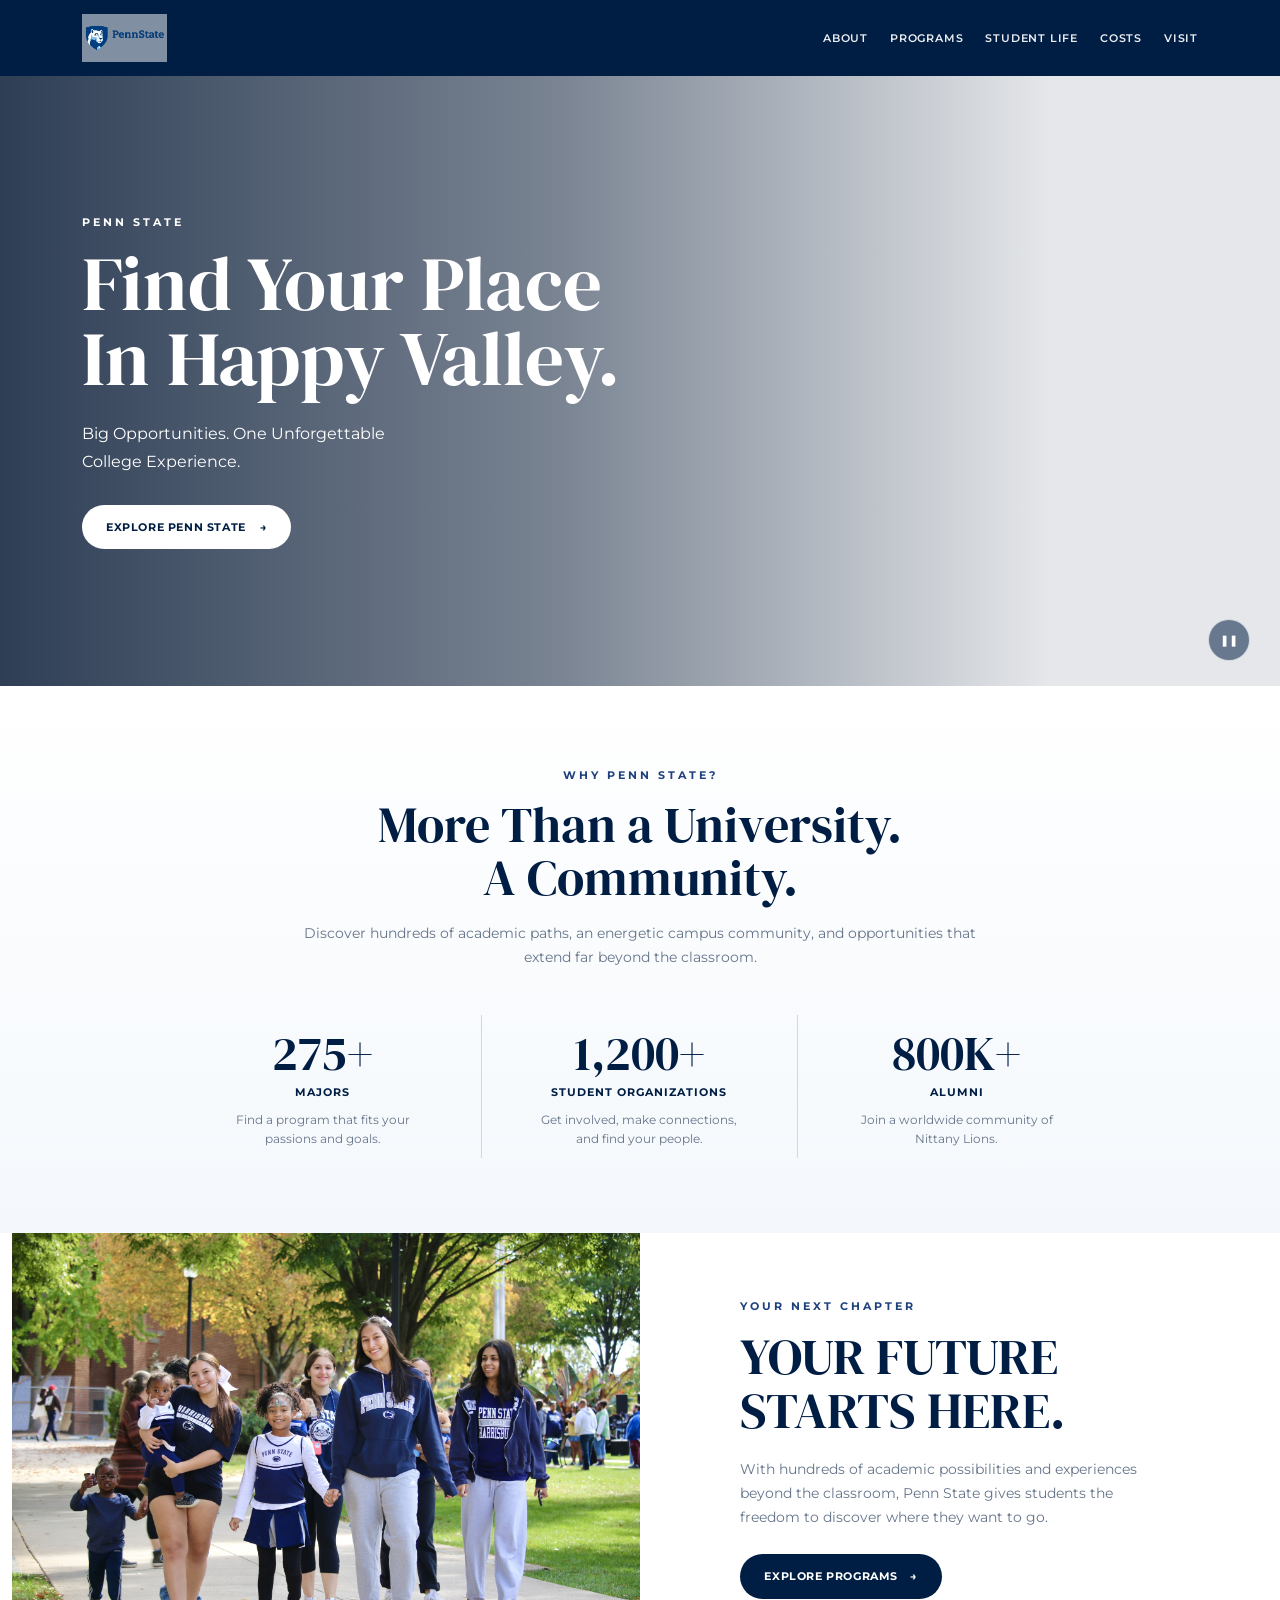
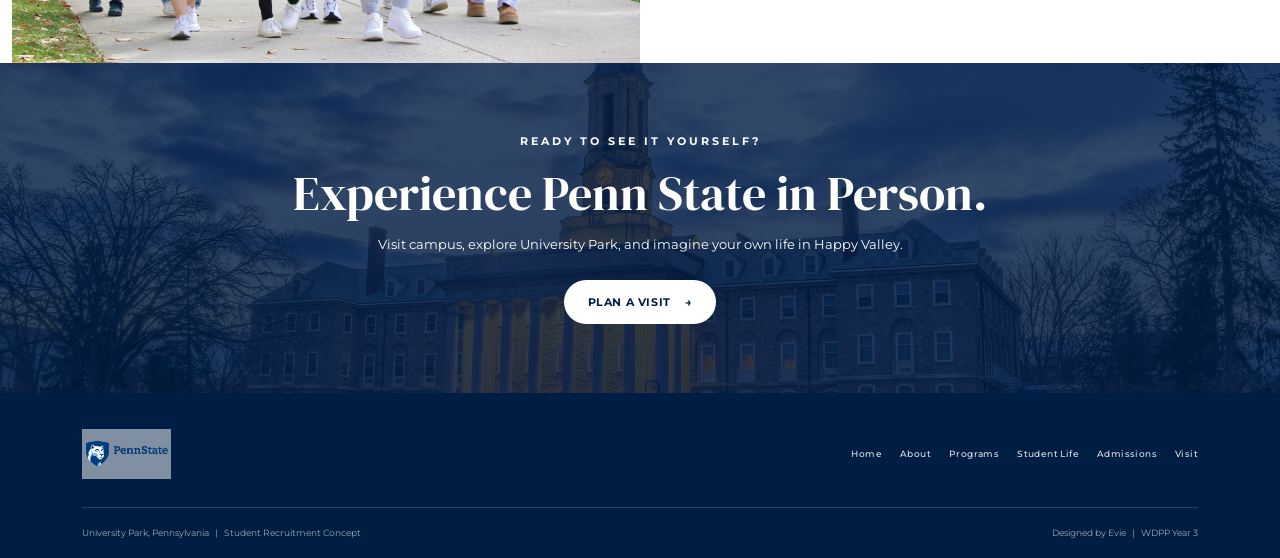
==== index.html @ 6d3cfe66 "Add visit.html page for Penn State recruitment with navigation, visit options, and information reque" ====
<!DOCTYPE html>

<html lang="en">

<head>

    <meta charset="UTF-8">

    <meta
        name="viewport"
        content="width=device-width, initial-scale=1.0"
    >

    <title>Penn State | Find Your Place</title>


    <!-- GOOGLE FONTS -->

    <link
        rel="preconnect"
        href="https://fonts.googleapis.com"
    >

    <link
        rel="preconnect"
        href="https://fonts.gstatic.com"
        crossorigin
    >

    <link
        href="https://fonts.googleapis.com/css2?family=DM+Serif+Display&family=Montserrat:wght@400;500;600;700&display=swap"
        rel="stylesheet"
    >


    <!-- BOOTSTRAP -->

    <link
        href="https://cdn.jsdelivr.net/npm/bootstrap@5.3.8/dist/css/bootstrap.min.css"
        rel="stylesheet"
    >


    <!-- CUSTOM CSS -->

    <link
        rel="stylesheet"
        href="style.css"
    >

</head>


<body>


    <!-- =====================================
         NAVIGATION
    ====================================== -->

    <nav class="navbar navbar-expand-lg penn-navbar">

        <div class="container">


            <!-- PENN STATE LOGO -->

            <a
                class="navbar-brand penn-brand"
                href="index.html"
            >

                <img
                    src="penn-state-logo.png"
                    alt="Penn State"
                    class="penn-logo"
                >

            </a>


            <!-- MOBILE MENU BUTTON -->

            <button
                class="navbar-toggler"
                type="button"
                data-bs-toggle="collapse"
                data-bs-target="#mainNav"
                aria-controls="mainNav"
                aria-expanded="false"
                aria-label="Toggle navigation"
            >

                <span class="navbar-toggler-icon"></span>

            </button>


            <!-- NAVIGATION LINKS -->

            <div
                class="collapse navbar-collapse"
                id="mainNav"
            >

                <ul class="navbar-nav ms-auto align-items-lg-center">


                    <li class="nav-item">

                        <a
                            class="nav-link"
                            href="about.html"
                        >
                            ABOUT
                        </a>

                    </li>


                    <li class="nav-item">

                        <a
                            class="nav-link"
                            href="programs.html"
                        >
                            PROGRAMS
                        </a>

                    </li>


                    <li class="nav-item">

                        <a
                            class="nav-link"
                            href="student-life.html"
                        >
                            STUDENT LIFE
                        </a>

                    </li>


                    <li class="nav-item">

                        <a
                            class="nav-link"
                            href="admissions.html"
                        >
                            COSTS
                        </a>

                    </li>


                    <li class="nav-item">

                        <a
                            class="nav-link"
                            href="visit.html"
                        >
                            VISIT
                        </a>

                    </li>


                </ul>

            </div>

        </div>

    </nav>



    <!-- =====================================
         HERO
    ====================================== -->

    <header class="hero">


        <!-- BACKGROUND VIDEO -->

        <video
            class="hero-video"
            autoplay
            muted
            loop
            playsinline
        >

            <source
                src="penn-state-hero.mp4"
                type="video/mp4"
            >

            Your browser does not support background video.

        </video>


        <!-- DARK OVERLAY -->

        <div class="hero-overlay"></div>


        <!-- HERO CONTENT -->

        <div class="container hero-content">

            <div class="row">

                <div class="col-lg-7 col-md-9">


                    <p class="eyebrow hero-eyebrow">
                        PENN STATE
                    </p>


                    <h1>

                        Find Your Place
                        <br>
                        In Happy Valley.

                    </h1>


                    <p class="hero-description">

                        Big Opportunities.
                        One Unforgettable
                        <br class="d-none d-md-block">
                        College Experience.

                    </p>


                    <a
                        href="#why"
                        class="main-button"
                    >

                        EXPLORE PENN STATE

                        <span>
                            →
                        </span>

                    </a>


                </div>

            </div>

        </div>


        <!-- VIDEO PLAY / PAUSE -->

        <button
            id="videoButton"
            class="video-button"
            type="button"
            aria-label="Pause background video"
        >

            ❚❚

        </button>


    </header>



    <!-- =====================================
         WHY PENN STATE
    ====================================== -->

    <section
        id="why"
        class="why-section"
    >

        <div class="container">


            <p class="eyebrow text-center">
                WHY PENN STATE?
            </p>


            <h2 class="section-heading text-center">

                More Than a University.
                <br>
                A Community.

            </h2>


            <p class="section-intro text-center">

                Discover hundreds of academic paths,
                an energetic campus community, and
                opportunities that extend far beyond
                the classroom.

            </p>


            <!-- STATS -->

            <div class="row stats-row">


                <!-- MAJORS -->

                <div class="col-md-4 stat-column">

                    <h3>
                        275+
                    </h3>

                    <h4>
                        MAJORS
                    </h4>

                    <p>

                        Find a program that fits
                        your passions and goals.

                    </p>

                </div>


                <!-- STUDENT ORGANIZATIONS -->

                <div class="col-md-4 stat-column">

                    <h3>
                        1,200+
                    </h3>

                    <h4>
                        STUDENT ORGANIZATIONS
                    </h4>

                    <p>

                        Get involved, make connections,
                        and find your people.

                    </p>

                </div>


                <!-- ALUMNI -->

                <div class="col-md-4 stat-column">

                    <h3>
                        800K+
                    </h3>

                    <h4>
                        ALUMNI
                    </h4>

                    <p>

                        Join a worldwide community
                        of Nittany Lions.

                    </p>

                </div>


            </div>

        </div>

    </section>



    <!-- =====================================
         YOUR FUTURE
    ====================================== -->

    <section class="future-section">

        <div class="container-fluid">

            <div class="row g-0 align-items-stretch">


                <!-- PENN STATE STUDENTS IMAGE -->

                <div class="col-lg-6 future-image">

                    <img
                        src="students-campus.png"
                        alt="Penn State students together on campus"
                    >

                </div>


                <!-- FUTURE TEXT -->

                <div class="col-lg-6 future-content">

                    <div>


                        <p class="eyebrow">
                            YOUR NEXT CHAPTER
                        </p>


                        <h2>

                            YOUR FUTURE
                            <br>
                            STARTS HERE.

                        </h2>


                        <p>

                            With hundreds of academic
                            possibilities and experiences
                            beyond the classroom, Penn State
                            gives students the freedom to
                            discover where they want to go.

                        </p>


                        <a
                            href="programs.html"
                            class="blue-button"
                        >

                            EXPLORE PROGRAMS

                            <span>
                                →
                            </span>

                        </a>


                    </div>

                </div>


            </div>

        </div>

    </section>



    <!-- =====================================
         VISIT PENN STATE
    ====================================== -->

    <section class="visit-section home-visit-section">


        <div class="visit-overlay"></div>


        <div class="container visit-content">


            <p class="eyebrow visit-eyebrow">
                READY TO SEE IT YOURSELF?
            </p>


            <h2>
                Experience Penn State in Person.
            </h2>


            <p>

                Visit campus, explore University Park,
                and imagine your own life in Happy Valley.

            </p>


            <a
                href="visit.html"
                class="main-button"
            >

                PLAN A VISIT

                <span>
                    →
                </span>

            </a>


        </div>

    </section>



    <!-- =====================================
         FOOTER
    ====================================== -->

    <footer class="site-footer">

        <div class="container">


            <div class="footer-main">


                <!-- PENN STATE LOGO -->

                <div class="footer-brand">

                    <img
                        src="penn-state-logo.png"
                        alt="Penn State"
                        class="footer-penn-logo"
                    >

                </div>


                <!-- FOOTER LINKS -->

                <div class="footer-links">

                    <a href="index.html">
                        Home
                    </a>

                    <a href="about.html">
                        About
                    </a>

                    <a href="programs.html">
                        Programs
                    </a>

                    <a href="student-life.html">
                        Student Life
                    </a>

                    <a href="admissions.html">
                        Admissions
                    </a>

                    <a href="visit.html">
                        Visit
                    </a>

                </div>


            </div>


            <div class="footer-bottom">


                <span>

                    University Park, Pennsylvania
                    &nbsp; | &nbsp;
                    Student Recruitment Concept

                </span>


                <span>

                    Designed by Evie
                    &nbsp; | &nbsp;
                    WDPP Year 3

                </span>


            </div>


        </div>

    </footer>



    <!-- =====================================
         BOOTSTRAP JAVASCRIPT
    ====================================== -->

    <script
        src="https://cdn.jsdelivr.net/npm/bootstrap@5.3.8/dist/js/bootstrap.bundle.min.js">
    </script>


    <!-- CUSTOM JAVASCRIPT -->

    <script src="script.js"></script>


</body>

</html>
---- style.css ----
/* ==========================================
   PENN STATE RECRUITMENT WEBSITE
   Designed by Evie
========================================== */


/* ==========================================
   COLORS + VARIABLES
========================================== */

:root {
    --navy: #001e44;
    --penn-blue: #1e407c;
    --bright-blue: #2b6cb0;
    --light-blue: #eaf3fa;
    --pale-blue: #f1f7fb;
    --white: #ffffff;
    --off-white: #f7f9fc;
    --text: #17253d;
    --muted: #66758a;
    --border: #d8e2ec;
    --shadow: 0 16px 45px rgba(0, 30, 68, 0.10);
    --soft-shadow: 0 8px 25px rgba(0, 30, 68, 0.08);
}


/* ==========================================
   BASIC RESET
========================================== */

* {
    box-sizing: border-box;
}

html {
    scroll-behavior: smooth;
}

body {
    margin: 0;
    font-family: "Montserrat", sans-serif;
    color: var(--text);
    background-color: var(--white);
    overflow-x: hidden;
}

body.popup-open {
    overflow: hidden;
}

img {
    max-width: 100%;
    display: block;
}

a {
    text-decoration: none;
}

button,
input,
select {
    font: inherit;
}

p {
    line-height: 1.75;
}

::selection {
    background: var(--penn-blue);
    color: white;
}


/* ==========================================
   SHARED TYPOGRAPHY
========================================== */

.display,
.section-title,
.section-heading {
    font-family: "DM Serif Display", serif;
    font-weight: 400;
}

.display {
    font-size: clamp(48px, 6vw, 76px);
    line-height: 0.98;
}

.section-title {
    color: var(--navy);
    font-size: clamp(36px, 4vw, 52px);
    line-height: 1.05;
    margin-bottom: 20px;
}

.section-heading {
    color: var(--navy);
    font-size: clamp(36px, 4vw, 50px);
    line-height: 1.05;
}

.eyebrow {
    font-size: 11px;
    font-weight: 700;
    letter-spacing: 3px;
    text-transform: uppercase;
    color: var(--penn-blue);
    margin-bottom: 14px;
}

.center {
    text-align: center;
}

.section {
    padding: 90px 0;
}

.section-light {
    background: var(--off-white);
}

.section-copy {
    color: var(--muted);
    font-size: 14px;
    line-height: 1.8;
    max-width: 660px;
}

.section-copy.center {
    margin: 0 auto;
}

.text-link {
    display: inline-block;
    color: var(--penn-blue);
    font-size: 11px;
    font-weight: 700;
    letter-spacing: 1px;
    margin-top: 12px;
    transition: 0.25s ease;
}

.text-link:hover {
    color: var(--navy);
    transform: translateX(4px);
}


/* ==========================================
   NAVBAR
========================================== */

.penn-navbar {
    background-color: var(--navy);
    min-height: 76px;
    padding: 8px 0;
    position: relative;
    z-index: 1000;
}

.penn-brand {
    display: flex;
    align-items: center;
    padding: 0;
    margin: 0;
}

.penn-logo {
    width: 150px;
    height: 48px;
    object-fit: contain;
    object-position: left center;
}

.penn-navbar .nav-link {
    position: relative;
    color: rgba(255, 255, 255, 0.92);
    font-size: 11px;
    font-weight: 600;
    letter-spacing: 0.8px;
    margin-left: 22px;
    padding: 12px 0 !important;
    transition:
        color 0.2s ease,
        opacity 0.2s ease;
}

.penn-navbar .nav-link:hover {
    color: white;
    opacity: 0.72;
}

.penn-navbar .nav-link.active {
    color: white;
}

.penn-navbar .nav-link.active::after {
    content: "";
    position: absolute;
    left: 0;
    right: 0;
    bottom: 5px;
    height: 2px;
    background: white;
}

.navbar-toggler {
    border: 1px solid rgba(255, 255, 255, 0.55);
    box-shadow: none !important;
}

.navbar-toggler-icon {
    filter: invert(1);
}


/* ==========================================
   BUTTONS
========================================== */

.btn,
.main-button,
.blue-button {
    border-radius: 30px;
    font-size: 11px;
    font-weight: 700;
    letter-spacing: 0.6px;
    padding: 14px 24px;
    transition:
        transform 0.25s ease,
        box-shadow 0.25s ease,
        background-color 0.25s ease,
        color 0.25s ease;
}

.btn:hover,
.main-button:hover,
.blue-button:hover {
    transform: translateY(-3px);
}

.btn-primary {
    background-color: var(--navy);
    border-color: var(--navy);
}

.btn-primary:hover,
.btn-primary:focus {
    background-color: var(--penn-blue);
    border-color: var(--penn-blue);
    box-shadow: 0 10px 25px rgba(0, 30, 68, 0.16);
}

.btn-light {
    background: white;
    border-color: white;
    color: var(--navy);
}

.btn-light:hover {
    color: var(--navy);
    background: var(--light-blue);
    border-color: var(--light-blue);
}

.btn-outline-light:hover {
    color: var(--navy);
}

.main-button {
    display: inline-flex;
    align-items: center;
    gap: 14px;
    background-color: white;
    color: var(--navy);
}

.main-button:hover {
    color: var(--navy);
    box-shadow: 0 10px 25px rgba(0, 0, 0, 0.18);
}

.blue-button {
    display: inline-flex;
    align-items: center;
    gap: 12px;
    background-color: var(--navy);
    color: white;
}

.blue-button:hover {
    color: white;
    background-color: var(--penn-blue);
}


/* ==========================================
   HOME HERO
========================================== */

.hero {
    min-height: 610px;
    position: relative;
    overflow: hidden;
    display: flex;
    align-items: center;
}

.hero-video {
    position: absolute;
    inset: 0;
    width: 100%;
    height: 100%;
    object-fit: cover;
    z-index: 0;
}

.hero-overlay {
    position: absolute;
    inset: 0;
    z-index: 1;
    background:
        linear-gradient(
            90deg,
            rgba(0, 20, 48, 0.82) 0%,
            rgba(0, 20, 48, 0.52) 44%,
            rgba(0, 20, 48, 0.10) 82%
        );
}

.hero-content {
    position: relative;
    z-index: 2;
    color: white;
}

.hero-eyebrow {
    color: white;
}

.hero h1 {
    font-family: "DM Serif Display", serif;
    font-size: clamp(50px, 6vw, 78px);
    line-height: 0.98;
    font-weight: 400;
    margin-bottom: 24px;
}

.hero-description {
    font-size: 16px;
    line-height: 1.7;
    margin-bottom: 30px;
}

.video-button {
    position: absolute;
    z-index: 4;
    bottom: 25px;
    right: 30px;
    width: 42px;
    height: 42px;
    border-radius: 50%;
    border: 1px solid rgba(255, 255, 255, 0.7);
    color: white;
    background: rgba(0, 30, 68, 0.55);
    cursor: pointer;
    font-size: 11px;
    transition: 0.2s ease;
}

.video-button:hover {
    background: rgba(0, 30, 68, 0.85);
}


/* ==========================================
   HOME - WHY PENN STATE
========================================== */

.why-section {
    padding: 80px 0 75px;
    background:
        linear-gradient(
            180deg,
            #ffffff,
            #f4f8fc
        );
}

.section-intro {
    max-width: 700px;
    margin: 18px auto 45px;
    color: var(--muted);
    line-height: 1.7;
    font-size: 14px;
}

.stats-row {
    max-width: 950px;
    margin: auto;
}

.stat-column {
    text-align: center;
    padding: 10px 35px;
}

.stat-column:not(:last-child) {
    border-right: 1px solid #ccd8e5;
}

.stat-column h3 {
    font-family: "DM Serif Display", serif;
    color: var(--navy);
    font-size: 48px;
    margin-bottom: 4px;
}

.stat-column h4 {
    color: var(--navy);
    font-size: 11px;
    letter-spacing: 1px;
    font-weight: 700;
}

.stat-column p {
    max-width: 210px;
    margin: 10px auto 0;
    font-size: 12px;
    line-height: 1.6;
    color: var(--muted);
}


/* ==========================================
   HOME - FUTURE
========================================== */

.future-section {
    background-color: white;
}

.future-image {
    min-height: 430px;
}

.future-image img {
    width: 100%;
    height: 100%;
    object-fit: cover;
}

.future-content {
    min-height: 430px;
    display: flex;
    align-items: center;
    padding: 60px 8%;
}

.future-content h2 {
    font-family: "DM Serif Display", serif;
    color: var(--navy);
    font-size: clamp(40px, 4vw, 58px);
    line-height: 1.05;
    margin-bottom: 20px;
}

.future-content p:not(.eyebrow) {
    color: var(--muted);
    max-width: 500px;
    line-height: 1.7;
    font-size: 14px;
    margin-bottom: 25px;
}


/* ==========================================
   HOME - VISIT CTA
========================================== */

.visit-section {
    min-height: 330px;
    position: relative;
    background:
        url("image1.jpg")
        center 55% / cover no-repeat;
    display: flex;
    align-items: center;
    justify-content: center;
    text-align: center;
    color: white;
}

.visit-overlay {
    position: absolute;
    inset: 0;
    background:
        linear-gradient(
            rgba(0, 30, 68, 0.78),
            rgba(0, 30, 68, 0.82)
        );
}

.visit-content {
    position: relative;
    z-index: 2;
}

.visit-eyebrow {
    color: white;
}

.visit-section h2 {
    font-family: "DM Serif Display", serif;
    font-size: clamp(34px, 4vw, 48px);
}

.visit-section p:not(.eyebrow) {
    font-size: 13px;
    margin: 10px auto 24px;
}


/* ==========================================
   SHARED PAGE HERO
========================================== */

.page-hero {
    min-height: 480px;
    position: relative;
    display: flex;
    align-items: center;
    color: white;
    background-position: center;
    background-size: cover;
}

.page-hero::before {
    content: "";
    position: absolute;
    inset: 0;
    background:
        linear-gradient(
            90deg,
            rgba(0, 30, 68, 0.88),
            rgba(0, 30, 68, 0.52),
            rgba(0, 30, 68, 0.20)
        );
}

.page-hero-content {
    position: relative;
    z-index: 2;
    max-width: 720px;
}

.page-hero .eyebrow {
    color: white;
}

.page-hero h1 {
    color: white;
    margin-bottom: 20px;
}

.page-hero p:not(.eyebrow) {
    max-width: 600px;
    color: rgba(255, 255, 255, 0.9);
    font-size: 15px;
}


/* ==========================================
   ABOUT PAGE HERO
========================================== */

.about-hero {
    background-image: url("image1.jpg");
    background-position: center 48%;
}


/* ==========================================
   ABOUT - OUR STORY
========================================== */

.about-story-section {
    padding: 95px 0;
    background: white;
}

.about-grid {
    display: grid;
    grid-template-columns: 1fr 1fr;
    gap: 80px;
    align-items: center;
}

.about-image {
    position: relative;
}

.about-lion {
    width: 100%;
    height: 520px;
    object-fit: cover;
    border-radius: 2px;
    box-shadow: var(--shadow);
}

.about-text p:not(.eyebrow) {
    color: var(--muted);
    font-size: 14px;
    line-height: 1.85;
}


/* ==========================================
   SHARED FACTS SECTION
========================================== */

.facts-section {
    background: var(--navy);
    color: white;
    padding: 55px 0;
}

.facts-grid {
    display: grid;
    grid-template-columns: repeat(4, 1fr);
}

.fact {
    text-align: center;
    padding: 10px 30px;
}

.fact:not(:last-child) {
    border-right: 1px solid rgba(255, 255, 255, 0.18);
}

.fact strong {
    display: block;
    font-family: "DM Serif Display", serif;
    font-size: 44px;
    font-weight: 400;
    line-height: 1;
    margin-bottom: 10px;
}

.fact span {
    font-size: 10px;
    letter-spacing: 1.5px;
    font-weight: 700;
}


/* ==========================================
   ABOUT - LOCATION
========================================== */

.about-location {
    padding: 95px 0;
    background: var(--off-white);
}

.location-grid {
    display: grid;
    grid-template-columns: 0.9fr 1.1fr;
    gap: 75px;
    align-items: center;
}

.location-copy p:not(.eyebrow) {
    color: var(--muted);
    font-size: 14px;
}

.location-image img {
    width: 100%;
    height: 390px;
    object-fit: cover;
    box-shadow: var(--soft-shadow);
}


/* ==========================================
   SHARED THREE CARDS
========================================== */

.experience-section {
    padding: 90px 0;
}

.three-cards {
    display: grid;
    grid-template-columns: repeat(3, 1fr);
    gap: 24px;
    margin-top: 45px;
}

.simple-card {
    background: white;
    border: 1px solid var(--border);
    padding: 38px 32px;
    min-height: 250px;
    transition:
        transform 0.3s ease,
        box-shadow 0.3s ease,
        border-color 0.3s ease;
}

.simple-card:hover {
    transform: translateY(-6px);
    box-shadow: var(--shadow);
    border-color: transparent;
}

.simple-card h3 {
    font-family: "DM Serif Display", serif;
    color: var(--navy);
    font-size: 27px;
    margin-bottom: 14px;
}

.simple-card p {
    color: var(--muted);
    font-size: 13px;
}

.card-number {
    font-family: "DM Serif Display", serif;
    font-size: 44px;
    color: var(--penn-blue);
    line-height: 1;
    margin-bottom: 25px;
}


/* ==========================================
   PROGRAMS HERO
========================================== */

.programs-hero {
    background: var(--navy);
    color: white;
}

.programs-hero-grid {
    display: grid;
    grid-template-columns: 0.9fr 1.1fr;
    min-height: 510px;
}

.programs-hero-copy {
    padding: 80px 65px 80px 0;
    display: flex;
    flex-direction: column;
    justify-content: center;
}

.programs-hero .eyebrow {
    color: #a9c9e8;
}

.programs-hero h1 {
    color: white;
    margin-bottom: 25px;
}

.programs-hero-copy > p:not(.eyebrow) {
    color: rgba(255, 255, 255, 0.78);
    max-width: 510px;
    font-size: 14px;
    margin-bottom: 28px;
}

.programs-hero-copy .btn {
    align-self: flex-start;
}

.programs-hero-image {
    min-height: 510px;
}

.programs-hero-image img {
    width: 100%;
    height: 100%;
    object-fit: cover;
}


/* ==========================================
   PROGRAM FILTER
========================================== */

.filter-buttons {
    display: flex;
    justify-content: center;
    flex-wrap: wrap;
    gap: 10px;
    margin: 38px 0 50px;
}

.filter-btn {
    border: 1px solid #c8d5e2;
    background: white;
    color: var(--navy);
    border-radius: 30px;
    padding: 11px 20px;
    font-size: 10px;
    letter-spacing: 0.7px;
    font-weight: 700;
    cursor: pointer;
    transition: 0.25s ease;
}

.filter-btn:hover,
.filter-btn.active,
.filter-btn.active-filter {
    background: var(--navy);
    border-color: var(--navy);
    color: white;
}


/* ==========================================
   PROGRAM CARDS
========================================== */

.program-grid {
    display: grid;
    grid-template-columns: repeat(3, 1fr);
    gap: 25px;
}

.program-card {
    background: white;
    border: 1px solid var(--border);
    overflow: hidden;
    min-width: 0;
    transition:
        transform 0.3s ease,
        box-shadow 0.3s ease;
}

.program-card:hover {
    transform: translateY(-7px);
    box-shadow: var(--shadow);
}

.program-card-top {
    min-height: 155px;
    padding: 25px;
    color: white;
    display: flex;
    align-items: flex-end;
    justify-content: space-between;
    background:
        linear-gradient(
            135deg,
            var(--navy),
            var(--penn-blue)
        );
}

.program-card-top span {
    font-family: "DM Serif Display", serif;
    font-size: 58px;
    line-height: 0.85;
    opacity: 0.95;
}

.program-card-top small {
    font-size: 9px;
    font-weight: 700;
    letter-spacing: 1.5px;
}

.communications-card {
    background:
        linear-gradient(
            135deg,
            #001e44,
            #326ba8
        );
}

.business-card {
    background:
        linear-gradient(
            135deg,
            #102f55,
            #4c739c
        );
}

.stem-card {
    background:
        linear-gradient(
            135deg,
            #001e44,
            #3d82a8
        );
}

.arts-card {
    background:
        linear-gradient(
            135deg,
            #172d50,
            #6d759b
        );
}

.program-content {
    padding: 28px;
}

.program-label {
    display: block;
    color: var(--penn-blue);
    font-size: 9px;
    font-weight: 700;
    letter-spacing: 1.5px;
    margin-bottom: 12px;
}

.program-content h3 {
    font-family: "DM Serif Display", serif;
    color: var(--navy);
    font-size: 26px;
    line-height: 1.1;
    min-height: 58px;
}

.program-content p {
    color: var(--muted);
    font-size: 12px;
    min-height: 88px;
}

.program-more {
    border: 0;
    padding: 0;
    background: transparent;
    color: var(--penn-blue);
    font-size: 10px;
    letter-spacing: 0.7px;
    font-weight: 700;
    cursor: pointer;
}

.program-more:hover {
    color: var(--navy);
}


/* ==========================================
   PROGRAM POPUP
========================================== */

.program-popup {
    position: fixed;
    inset: 0;
    z-index: 5000;
    background: rgba(0, 20, 48, 0.72);
    backdrop-filter: blur(5px);
    display: flex;
    justify-content: center;
    align-items: center;
    padding: 25px;
    opacity: 0;
    visibility: hidden;
    transition:
        opacity 0.25s ease,
        visibility 0.25s ease;
}

.program-popup.show {
    opacity: 1;
    visibility: visible;
}

.program-popup-box {
    position: relative;
    width: min(540px, 100%);
    background: white;
    padding: 48px;
    box-shadow: 0 25px 70px rgba(0, 0, 0, 0.25);
    transform: translateY(20px);
    transition: transform 0.3s ease;
}

.program-popup.show .program-popup-box {
    transform: translateY(0);
}

.program-popup-box h2 {
    font-family: "DM Serif Display", serif;
    color: var(--navy);
    font-size: 38px;
}

.program-popup-box > p:not(.eyebrow) {
    color: var(--muted);
    font-size: 13px;
    margin: 20px 0 28px;
}

.program-popup-close {
    position: absolute;
    right: 18px;
    top: 14px;
    background: none;
    border: 0;
    color: var(--navy);
    font-size: 30px;
    cursor: pointer;
}


/* ==========================================
   MAJOR MATCHER
========================================== */

.major-section {
    background: white;
}

.major-finder {
    display: grid;
    grid-template-columns: 0.85fr 1.15fr;
    gap: 80px;
    align-items: center;
    max-width: 1050px;
    margin: auto;
}

.major-finder-copy > p:not(.eyebrow) {
    color: var(--muted);
    font-size: 13px;
}

.major-quiz {
    display: grid;
    grid-template-columns: 1fr 1fr;
    gap: 12px;
}

.interest-btn {
    border: 1px solid var(--border);
    background: var(--off-white);
    color: var(--navy);
    min-height: 76px;
    padding: 15px;
    font-size: 11px;
    font-weight: 600;
    cursor: pointer;
    transition: 0.25s ease;
}

.interest-btn:hover,
.interest-btn.selected-interest {
    background: var(--navy);
    color: white;
    border-color: var(--navy);
    transform: translateY(-2px);
}

.major-result {
    grid-column: 1 / -1;
    min-height: 110px;
    background: var(--light-blue);
    border-left: 4px solid var(--penn-blue);
    padding: 24px;
    color: var(--navy);
    display: flex;
    flex-direction: column;
    justify-content: center;
}

.major-result span {
    display: block;
    font-size: 9px;
    font-weight: 700;
    letter-spacing: 1.5px;
    margin-bottom: 5px;
}

.major-result strong {
    font-family: "DM Serif Display", serif;
    font-size: 26px;
    font-weight: 400;
}

.major-result p {
    margin: 4px 0 0;
    font-size: 11px;
    color: var(--muted);
}


/* ==========================================
   PROGRAM STATS
========================================== */

.program-stats {
    background: var(--light-blue);
    padding: 55px 0;
}

.program-stat-grid {
    display: grid;
    grid-template-columns: repeat(3, 1fr);
}

.program-stat {
    text-align: center;
    padding: 15px 30px;
}

.program-stat:not(:last-child) {
    border-right: 1px solid #c7d8e6;
}

.program-stat strong {
    display: block;
    font-family: "DM Serif Display", serif;
    color: var(--navy);
    font-size: 45px;
    font-weight: 400;
}

.program-stat span {
    color: var(--penn-blue);
    font-size: 9px;
    font-weight: 700;
    letter-spacing: 1.3px;
}


/* ==========================================
   STUDENT LIFE HERO
========================================== */

.life-hero {
    min-height: 500px;
    position: relative;
    display: flex;
    align-items: center;
    background:
        linear-gradient(
            90deg,
            rgba(0, 30, 68, 0.92),
            rgba(0, 30, 68, 0.58)
        ),
        url("image1.jpg")
        center 48% / cover no-repeat;
    color: white;
}

.life-hero-content {
    position: relative;
    z-index: 2;
}

.life-hero .eyebrow {
    color: white;
}

.life-hero h1 {
    color: white;
    max-width: 800px;
}

.life-hero p:not(.eyebrow) {
    max-width: 580px;
    font-size: 14px;
    color: rgba(255, 255, 255, 0.85);
    margin: 22px 0 28px;
}


/* ==========================================
   STUDENT LIFE CARDS
========================================== */

.life-experience-section {
    background: white;
}

.life-grid {
    display: grid;
    grid-template-columns: repeat(3, 1fr);
    gap: 24px;
}

.life-card {
    background: white;
    border: 1px solid var(--border);
    overflow: hidden;
    transition:
        transform 0.3s ease,
        box-shadow 0.3s ease;
}

.life-card:hover {
    transform: translateY(-7px);
    box-shadow: var(--shadow);
}

.life-card-top {
    min-height: 190px;
    padding: 28px;
    color: white;
    display: flex;
    flex-direction: column;
    justify-content: space-between;
}

.athletics-life {
    background:
        linear-gradient(
            145deg,
            #001e44,
            #1e407c
        );
}

.clubs-life {
    background:
        linear-gradient(
            145deg,
            #1e407c,
            #4d7dab
        );
}

.housing-life {
    background:
        linear-gradient(
            145deg,
            #0a315f,
            #7295b8
        );
}

.life-number {
    font-family: "DM Serif Display", serif;
    font-size: 62px;
    line-height: 1;
}

.life-category {
    font-size: 9px;
    font-weight: 700;
    letter-spacing: 2px;
}

.life-card-content {
    padding: 30px;
}

.life-card-content h3 {
    font-family: "DM Serif Display", serif;
    color: var(--navy);
    font-size: 29px;
    line-height: 1.1;
}

.life-card-content p {
    color: var(--muted);
    font-size: 12px;
    min-height: 110px;
}

.life-detail {
    color: var(--penn-blue);
    font-size: 9px;
    font-weight: 700;
    letter-spacing: 1.4px;
}


/* ==========================================
   STUDENT LIFE - TRADITIONS
========================================== */

.tradition-feature {
    display: grid;
    grid-template-columns: 1fr 1fr;
    min-height: 540px;
    background: var(--navy);
}

.tradition-image img {
    width: 100%;
    height: 100%;
    min-height: 540px;
    object-fit: cover;
}

.tradition-copy {
    display: flex;
    flex-direction: column;
    justify-content: center;
    padding: 70px 10%;
    color: white;
}

.tradition-copy .eyebrow {
    color: #aac9e7;
}

.tradition-copy .section-title {
    color: white;
}

.tradition-copy > p:not(.eyebrow) {
    color: rgba(255, 255, 255, 0.75);
    font-size: 13px;
}

.tradition-quote {
    margin-top: 25px;
    padding-top: 24px;
    border-top: 1px solid rgba(255, 255, 255, 0.2);
}

.tradition-quote span {
    display: block;
    font-size: 9px;
    letter-spacing: 2px;
}

.tradition-quote strong {
    display: block;
    font-family: "DM Serif Display", serif;
    font-size: 28px;
    font-weight: 400;
}


/* ==========================================
   STUDENT LIFE STATS
========================================== */

.life-stats-grid {
    display: grid;
    grid-template-columns: repeat(3, 1fr);
}

.life-stat {
    text-align: center;
    padding: 10px 40px;
}

.life-stat:not(:last-child) {
    border-right: 1px solid rgba(255, 255, 255, 0.18);
}

.life-stat strong {
    display: block;
    font-family: "DM Serif Display", serif;
    font-size: 45px;
    font-weight: 400;
}

.life-stat span {
    display: block;
    font-size: 9px;
    letter-spacing: 1.3px;
    font-weight: 700;
    margin: 8px 0;
}

.life-stat p {
    font-size: 11px;
    color: rgba(255, 255, 255, 0.65);
    max-width: 220px;
    margin: auto;
}


/* ==========================================
   HAPPY VALLEY
========================================== */

.happy-valley-section {
    padding: 95px 0;
    background: var(--off-white);
}

.happy-valley-grid {
    display: grid;
    grid-template-columns: 0.9fr 1.1fr;
    gap: 75px;
    align-items: center;
}

.happy-valley-copy > p:not(.eyebrow) {
    color: var(--muted);
    font-size: 13px;
}

.happy-valley-image img {
    width: 100%;
    height: 440px;
    object-fit: cover;
    box-shadow: var(--shadow);
}


/* ==========================================
   STUDENT LIFE STRIP
========================================== */

.life-strip {
    background: var(--light-blue);
    padding: 50px 0;
}

.life-strip-grid {
    display: grid;
    grid-template-columns: repeat(4, 1fr);
}

.life-strip-grid > div {
    text-align: center;
    padding: 10px 25px;
}

.life-strip-grid > div:not(:last-child) {
    border-right: 1px solid #cbdce9;
}

.life-strip-grid span {
    display: block;
    color: var(--penn-blue);
    font-family: "DM Serif Display", serif;
    font-size: 24px;
}

.life-strip-grid strong {
    display: block;
    color: var(--navy);
    font-size: 10px;
    letter-spacing: 1.5px;
    margin: 6px 0;
}

.life-strip-grid p {
    margin: 0;
    color: var(--muted);
    font-size: 10px;
}


/* ==========================================
   ADMISSIONS HERO
========================================== */

.admissions-hero {
    min-height: 480px;
    position: relative;
    display: flex;
    align-items: center;
    background:
        linear-gradient(
            90deg,
            rgba(0, 30, 68, 0.94),
            rgba(0, 30, 68, 0.55)
        ),
        url("image1.jpg")
        center / cover no-repeat;
    color: white;
}

.admissions-hero .page-hero-content,
.admissions-hero > .container {
    position: relative;
    z-index: 2;
}

.admissions-hero .eyebrow {
    color: white;
}

.admissions-hero h1,
.admissions-hero .display {
    color: white;
}

.admissions-hero p:not(.eyebrow) {
    color: rgba(255, 255, 255, 0.82);
    max-width: 600px;
}


/* ==========================================
   ADMISSIONS / COST
========================================== */

.cost-section {
    padding: 90px 0;
    background: var(--off-white);
}

.cost-grid {
    display: grid;
    grid-template-columns: repeat(3, 1fr);
    gap: 24px;
    margin-top: 45px;
}

.cost-card {
    background: white;
    border: 1px solid var(--border);
    padding: 36px 30px;
    transition: 0.3s ease;
}

.cost-card:hover {
    transform: translateY(-5px);
    box-shadow: var(--soft-shadow);
}

.cost-number {
    font-family: "DM Serif Display", serif;
    font-size: 40px;
    color: var(--penn-blue);
    margin-bottom: 20px;
}

.cost-card h3 {
    font-family: "DM Serif Display", serif;
    color: var(--navy);
    font-size: 27px;
}

.cost-card p {
    color: var(--muted);
    font-size: 12px;
}

.cost-note {
    max-width: 760px;
    margin: 30px auto 0;
    color: var(--muted);
    text-align: center;
    font-size: 11px;
}


/* ==========================================
   SHARED SPLIT / FINANCIAL AID
========================================== */

.split,
.admissions-aid {
    display: grid;
    grid-template-columns: 1fr 1fr;
    min-height: 500px;
}

.split-image,
.admissions-aid-image {
    min-height: 500px;
    background-position: center;
    background-size: cover;
}

.admissions-aid-image img {
    width: 100%;
    height: 100%;
    min-height: 500px;
    object-fit: cover;
}

.split-copy,
.admissions-aid .split-copy {
    display: flex;
    flex-direction: column;
    justify-content: center;
    padding: 70px 10%;
    background: white;
}

.split-copy p:not(.eyebrow) {
    color: var(--muted);
    font-size: 13px;
}


/* ==========================================
   ADMISSIONS STEPS
========================================== */

.steps {
    display: grid;
    grid-template-columns: repeat(4, 1fr);
    gap: 0;
    margin-top: 45px;
    border-top: 1px solid var(--border);
    border-bottom: 1px solid var(--border);
}

.step {
    padding: 35px 28px;
}

.step:not(:last-child) {
    border-right: 1px solid var(--border);
}

.step-number {
    font-family: "DM Serif Display", serif;
    color: var(--penn-blue);
    font-size: 35px;
    margin-bottom: 15px;
}

.step h3 {
    color: var(--navy);
    font-family: "DM Serif Display", serif;
    font-size: 23px;
}

.step p {
    color: var(--muted);
    font-size: 11px;
}


/* ==========================================
   ADMISSIONS FAQ
========================================== */

.faq-section {
    padding: 90px 0;
    background: var(--off-white);
}

.faq-container {
    max-width: 850px;
    margin: 45px auto 0;
    border-top: 1px solid var(--border);
}

.faq-item {
    border-bottom: 1px solid var(--border);
}

.faq-question {
    width: 100%;
    border: 0;
    background: transparent;
    padding: 23px 5px;
    display: flex;
    align-items: center;
    justify-content: space-between;
    text-align: left;
    color: var(--navy);
    font-size: 13px;
    font-weight: 600;
    cursor: pointer;
}

.faq-symbol {
    font-size: 22px;
    font-weight: 400;
    color: var(--penn-blue);
}

.faq-answer {
    display: none;
    padding: 0 45px 24px 5px;
    color: var(--muted);
    font-size: 12px;
}

.faq-item.open .faq-answer {
    display: block;
}


/* ==========================================
   VISIT HERO
========================================== */

.visit-hero {
    min-height: 520px;
    position: relative;
    display: flex;
    align-items: center;
    background:
        url("image1.jpg")
        center 50% / cover no-repeat;
    color: white;
}

.visit-hero-overlay {
    position: absolute;
    inset: 0;
    background:
        linear-gradient(
            90deg,
            rgba(0, 30, 68, 0.92),
            rgba(0, 30, 68, 0.55),
            rgba(0, 30, 68, 0.20)
        );
}

.visit-hero-content {
    position: relative;
    z-index: 2;
}

.visit-hero .eyebrow {
    color: white;
}

.visit-hero h1 {
    color: white;
}

.visit-hero p:not(.eyebrow) {
    max-width: 570px;
    color: rgba(255, 255, 255, 0.85);
    font-size: 14px;
    margin: 22px 0 28px;
}


/* ==========================================
   VISIT OPTIONS
========================================== */

.visit-options-section {
    background: white;
}

.visit-card {
    display: flex;
    flex-direction: column;
}

.visit-card-label {
    color: var(--penn-blue);
    font-size: 9px;
    font-weight: 700;
    letter-spacing: 1.4px;
    margin-bottom: 12px;
}

.visit-card p {
    flex-grow: 1;
}

.visit-card .btn {
    align-self: flex-start;
    margin-top: 10px;
}

.visit-result {
    max-width: 850px;
    margin: 35px auto 0;
    padding: 20px 25px;
    background: var(--light-blue);
    border-left: 4px solid var(--penn-blue);
    color: var(--navy);
    text-align: center;
    font-size: 12px;
}

.visit-result strong,
.visit-result span {
    display: block;
}

.visit-result span {
    color: var(--muted);
    margin-top: 4px;
}


/* ==========================================
   VISIT CAMPUS FEATURE
========================================== */

.visit-campus-feature {
    display: grid;
    grid-template-columns: 1.1fr 0.9fr;
    min-height: 520px;
    background: var(--navy);
}

.visit-campus-image img {
    width: 100%;
    height: 100%;
    min-height: 520px;
    object-fit: cover;
}

.visit-campus-copy {
    padding: 70px 10%;
    display: flex;
    flex-direction: column;
    justify-content: center;
    color: white;
}

.visit-campus-copy .eyebrow {
    color: #a9c9e8;
}

.visit-campus-copy .section-title {
    color: white;
}

.visit-campus-copy > p:not(.eyebrow) {
    color: rgba(255, 255, 255, 0.72);
    font-size: 13px;
}

.visit-campus-copy .text-link {
    color: white;
}


/* ==========================================
   VISIT DETAILS
========================================== */

.visit-details {
    padding: 60px 0;
    background: var(--light-blue);
}

.visit-detail-grid {
    display: grid;
    grid-template-columns: repeat(3, 1fr);
}

.visit-detail {
    text-align: center;
    padding: 10px 40px;
}

.visit-detail:not(:last-child) {
    border-right: 1px solid #c5d7e5;
}

.visit-detail > span {
    font-family: "DM Serif Display", serif;
    color: var(--penn-blue);
    font-size: 28px;
}

.visit-detail h3 {
    font-family: "DM Serif Display", serif;
    color: var(--navy);
    font-size: 23px;
    margin-top: 8px;
}

.visit-detail p {
    color: var(--muted);
    font-size: 11px;
}


/* ==========================================
   VISIT FORM
========================================== */

.visit-form-wrapper {
    display: grid;
    grid-template-columns: 0.9fr 1.1fr;
    gap: 80px;
    align-items: center;
    max-width: 1050px;
}

.form-disclaimer {
    color: var(--muted);
    font-size: 10px;
    max-width: 500px;
}

.interest-form {
    background: white;
    border: 1px solid var(--border);
    padding: 38px;
    box-shadow: var(--soft-shadow);
}

.form-group {
    margin-bottom: 22px;
}

.interest-form label {
    display: block;
    color: var(--navy);
    font-size: 9px;
    font-weight: 700;
    letter-spacing: 1.2px;
    margin-bottom: 8px;
}

.interest-form input,
.interest-form select {
    width: 100%;
    border: 1px solid #cbd7e2;
    background: white;
    color: var(--text);
    padding: 13px 14px;
    outline: none;
    font-size: 12px;
    transition: 0.2s ease;
}

.interest-form input:focus,
.interest-form select:focus {
    border-color: var(--penn-blue);
    box-shadow: 0 0 0 3px rgba(30, 64, 124, 0.08);
}

.form-submit {
    width: 100%;
}

.form-result {
    margin-top: 18px;
    color: var(--navy);
    font-size: 11px;
}

.form-result strong,
.form-result span {
    display: block;
}

.form-result strong {
    font-size: 14px;
    margin-bottom: 4px;
}

.form-result span {
    color: var(--muted);
}


/* ==========================================
   FINAL VISIT CTA
========================================== */

.final-cta {
    min-height: 420px;
    position: relative;
    display: flex;
    align-items: center;
    text-align: center;
    color: white;
    background:
        url("image1.jpg")
        center 55% / cover no-repeat;
}

.final-cta-overlay {
    position: absolute;
    inset: 0;
    background: rgba(0, 30, 68, 0.84);
}

.final-cta-content {
    position: relative;
    z-index: 2;
}

.final-cta .eyebrow {
    color: white;
}

.final-cta h2 {
    color: white;
}

.final-cta p:not(.eyebrow) {
    max-width: 600px;
    margin: 20px auto 28px;
    color: rgba(255, 255, 255, 0.82);
    font-size: 13px;
}

.final-buttons {
    display: flex;
    justify-content: center;
    gap: 12px;
    flex-wrap: wrap;
}


/* ==========================================
   SHARED CTA BAND
========================================== */

.cta-band {
    background:
        linear-gradient(
            135deg,
            var(--navy),
            #123d70
        );
    color: white;
    text-align: center;
    padding: 80px 20px;
}

.cta-band .eyebrow {
    color: #b7d3ed;
}

.cta-band .section-title {
    color: white;
}

.cta-band p:not(.eyebrow) {
    color: rgba(255, 255, 255, 0.72);
    max-width: 620px;
    margin: 0 auto 25px;
    font-size: 13px;
}


/* ==========================================
   FOOTER
========================================== */

.site-footer {
    background-color: var(--navy);
    color: white;
    padding: 36px 0 18px;
}

.footer-main {
    display: flex;
    justify-content: space-between;
    align-items: center;
    gap: 35px;
    padding-bottom: 28px;
}

.footer-brand {
    display: flex;
    align-items: center;
}

.footer-penn-logo {
    width: 150px;
    height: 50px;
    object-fit: contain;
    object-position: left center;
}

.footer-links {
    display: flex;
    justify-content: flex-end;
    align-items: center;
    flex-wrap: wrap;
    gap: 18px;
}

.footer-links a {
    color: white;
    font-size: 9px;
    font-weight: 500;
    letter-spacing: 0.4px;
    opacity: 0.88;
    transition: opacity 0.2s ease;
}

.footer-links a:hover {
    color: white;
    opacity: 0.55;
}

.footer-bottom {
    border-top: 1px solid rgba(255, 255, 255, 0.15);
    padding-top: 18px;
    display: flex;
    justify-content: space-between;
    gap: 20px;
    color: rgba(255, 255, 255, 0.6);
    font-size: 9px;
}


/* ==========================================
   SCROLL REVEAL
========================================== */

.reveal {
    opacity: 0;
    transform: translateY(25px);
    transition:
        opacity 0.7s ease,
        transform 0.7s ease;
}

.reveal.visible {
    opacity: 1;
    transform: translateY(0);
}


/* ==========================================
   TABLET
========================================== */

@media (max-width: 991px) {

    .penn-navbar {
        padding: 10px 0;
    }

    .penn-navbar .nav-link {
        margin-left: 0;
        padding: 13px 0 !important;
    }

    .penn-navbar .nav-link.active::after {
        display: none;
    }

    .navbar-collapse {
        padding: 15px 0 8px;
    }

    .hero {
        min-height: 560px;
    }

    .about-grid,
    .location-grid,
    .happy-valley-grid,
    .major-finder,
    .visit-form-wrapper {
        grid-template-columns: 1fr;
        gap: 45px;
    }

    .programs-hero-grid {
        grid-template-columns: 1fr;
    }

    .programs-hero-copy {
        padding: 70px 0;
    }

    .programs-hero-image {
        min-height: 370px;
    }

    .program-grid {
        grid-template-columns: repeat(2, 1fr);
    }

    .life-grid {
        grid-template-columns: 1fr;
        max-width: 700px;
        margin: auto;
    }

    .life-card-content p {
        min-height: auto;
    }

    .tradition-feature,
    .visit-campus-feature,
    .split,
    .admissions-aid {
        grid-template-columns: 1fr;
    }

    .tradition-image img,
    .visit-campus-image img,
    .admissions-aid-image img,
    .split-image {
        min-height: 400px;
    }

    .three-cards,
    .cost-grid {
        grid-template-columns: 1fr;
    }

    .steps {
        grid-template-columns: repeat(2, 1fr);
    }

    .step:nth-child(2) {
        border-right: none;
    }

    .step:nth-child(-n + 2) {
        border-bottom: 1px solid var(--border);
    }

    .facts-grid {
        grid-template-columns: repeat(2, 1fr);
        gap: 25px 0;
    }

    .fact:nth-child(2) {
        border-right: none;
    }

    .life-strip-grid {
        grid-template-columns: repeat(2, 1fr);
        gap: 25px 0;
    }

    .life-strip-grid > div:nth-child(2) {
        border-right: none;
    }

    .future-image {
        min-height: 350px;
    }

    .future-content {
        min-height: auto;
        padding: 55px 8%;
    }

    .footer-main {
        flex-direction: column;
        justify-content: center;
        text-align: center;
    }

    .footer-links {
        justify-content: center;
    }

    .footer-penn-logo {
        object-position: center;
    }

}


/* ==========================================
   MOBILE
========================================== */

@media (max-width: 767px) {

    .section {
        padding: 65px 0;
    }

    .display {
        font-size: 46px;
    }

    .section-title {
        font-size: 36px;
    }

    .eyebrow {
        font-size: 9px;
        letter-spacing: 2px;
    }

    .penn-logo {
        width: 125px;
        height: 44px;
    }

    .hero {
        min-height: 600px;
    }

    .hero-overlay {
        background: rgba(0, 30, 68, 0.68);
    }

    .hero h1 {
        font-size: 48px;
    }

    .hero-description {
        font-size: 14px;
    }

    .video-button {
        right: 18px;
        bottom: 18px;
    }

    .why-section {
        padding: 60px 15px;
    }

    .stat-column:not(:last-child) {
        border-right: none;
        border-bottom: 1px solid #ccd8e5;
    }

    .stat-column {
        padding: 30px 10px;
    }

    .future-image {
        min-height: 300px;
    }

    .future-content {
        text-align: center;
        padding: 50px 25px;
    }

    .visit-section {
        min-height: 340px;
        padding: 45px 15px;
    }

    .page-hero,
    .admissions-hero,
    .life-hero,
    .visit-hero {
        min-height: 500px;
    }

    .about-story-section,
    .about-location,
    .happy-valley-section {
        padding: 65px 0;
    }

    .about-lion,
    .location-image img,
    .happy-valley-image img {
        height: 330px;
    }

    .facts-grid,
    .life-stats-grid,
    .program-stat-grid,
    .visit-detail-grid {
        grid-template-columns: 1fr;
    }

    .fact,
    .life-stat,
    .program-stat,
    .visit-detail {
        padding: 25px 10px;
    }

    .fact:not(:last-child),
    .life-stat:not(:last-child),
    .program-stat:not(:last-child),
    .visit-detail:not(:last-child) {
        border-right: none;
        border-bottom: 1px solid rgba(255, 255, 255, 0.18);
    }

    .program-stat:not(:last-child),
    .visit-detail:not(:last-child) {
        border-bottom-color: #c5d7e5;
    }

    .program-grid {
        grid-template-columns: 1fr;
    }

    .program-content h3,
    .program-content p {
        min-height: auto;
    }

    .programs-hero-copy {
        padding: 60px 0;
    }

    .programs-hero-image {
        min-height: 300px;
    }

    .filter-buttons {
        gap: 8px;
        margin-bottom: 35px;
    }

    .filter-btn {
        padding: 10px 14px;
        font-size: 9px;
    }

    .major-quiz {
        grid-template-columns: 1fr;
    }

    .major-result {
        grid-column: auto;
    }

    .program-popup-box {
        padding: 40px 25px 30px;
    }

    .program-popup-box h2 {
        font-size: 32px;
    }

    .tradition-image img,
    .visit-campus-image img,
    .admissions-aid-image img,
    .split-image {
        min-height: 320px;
    }

    .tradition-copy,
    .visit-campus-copy,
    .split-copy,
    .admissions-aid .split-copy {
        padding: 55px 25px;
    }

    .life-strip-grid {
        grid-template-columns: 1fr;
    }

    .life-strip-grid > div:not(:last-child) {
        border-right: none;
        border-bottom: 1px solid #cbdce9;
        padding-bottom: 25px;
    }

    .steps {
        grid-template-columns: 1fr;
    }

    .step {
        border-right: none !important;
        border-bottom: 1px solid var(--border);
    }

    .step:last-child {
        border-bottom: none;
    }

    .interest-form {
        padding: 28px 22px;
    }

    .final-cta {
        min-height: 450px;
        padding: 60px 0;
    }

    .final-buttons {
        flex-direction: column;
        align-items: center;
    }

    .final-buttons .btn {
        width: min(280px, 100%);
    }

    .cta-band {
        padding: 65px 20px;
    }

    .footer-main {
        gap: 20px;
    }

    .footer-links {
        gap: 12px;
    }

    .footer-bottom {
        flex-direction: column;
        text-align: center;
        gap: 10px;
    }

}


/* ==========================================
   EXTRA SMALL PHONES
========================================== */

@media (max-width: 480px) {

    .container {
        padding-left: 20px;
        padding-right: 20px;
    }

    .hero h1 {
        font-size: 43px;
    }

    .display {
        font-size: 42px;
    }

    .section-title {
        font-size: 33px;
    }

    .main-button,
    .blue-button,
    .btn {
        font-size: 9px;
        padding: 13px 18px;
    }

    .simple-card {
        padding: 30px 24px;
    }

    .program-card-top {
        min-height: 135px;
    }

    .program-card-top span {
        font-size: 50px;
    }

    .life-card-top {
        min-height: 160px;
    }

    .life-number {
        font-size: 52px;
    }

    .footer-links {
        max-width: 300px;
    }

}


/* ==========================================
   REDUCED MOTION ACCESSIBILITY
========================================== */

@media (prefers-reduced-motion: reduce) {

    html {
        scroll-behavior: auto;
    }

    *,
    *::before,
    *::after {
        animation-duration: 0.01ms !important;
        animation-iteration-count: 1 !important;
        transition-duration: 0.01ms !important;
    }

    .reveal {
        opacity: 1;
        transform: none;
    }

}
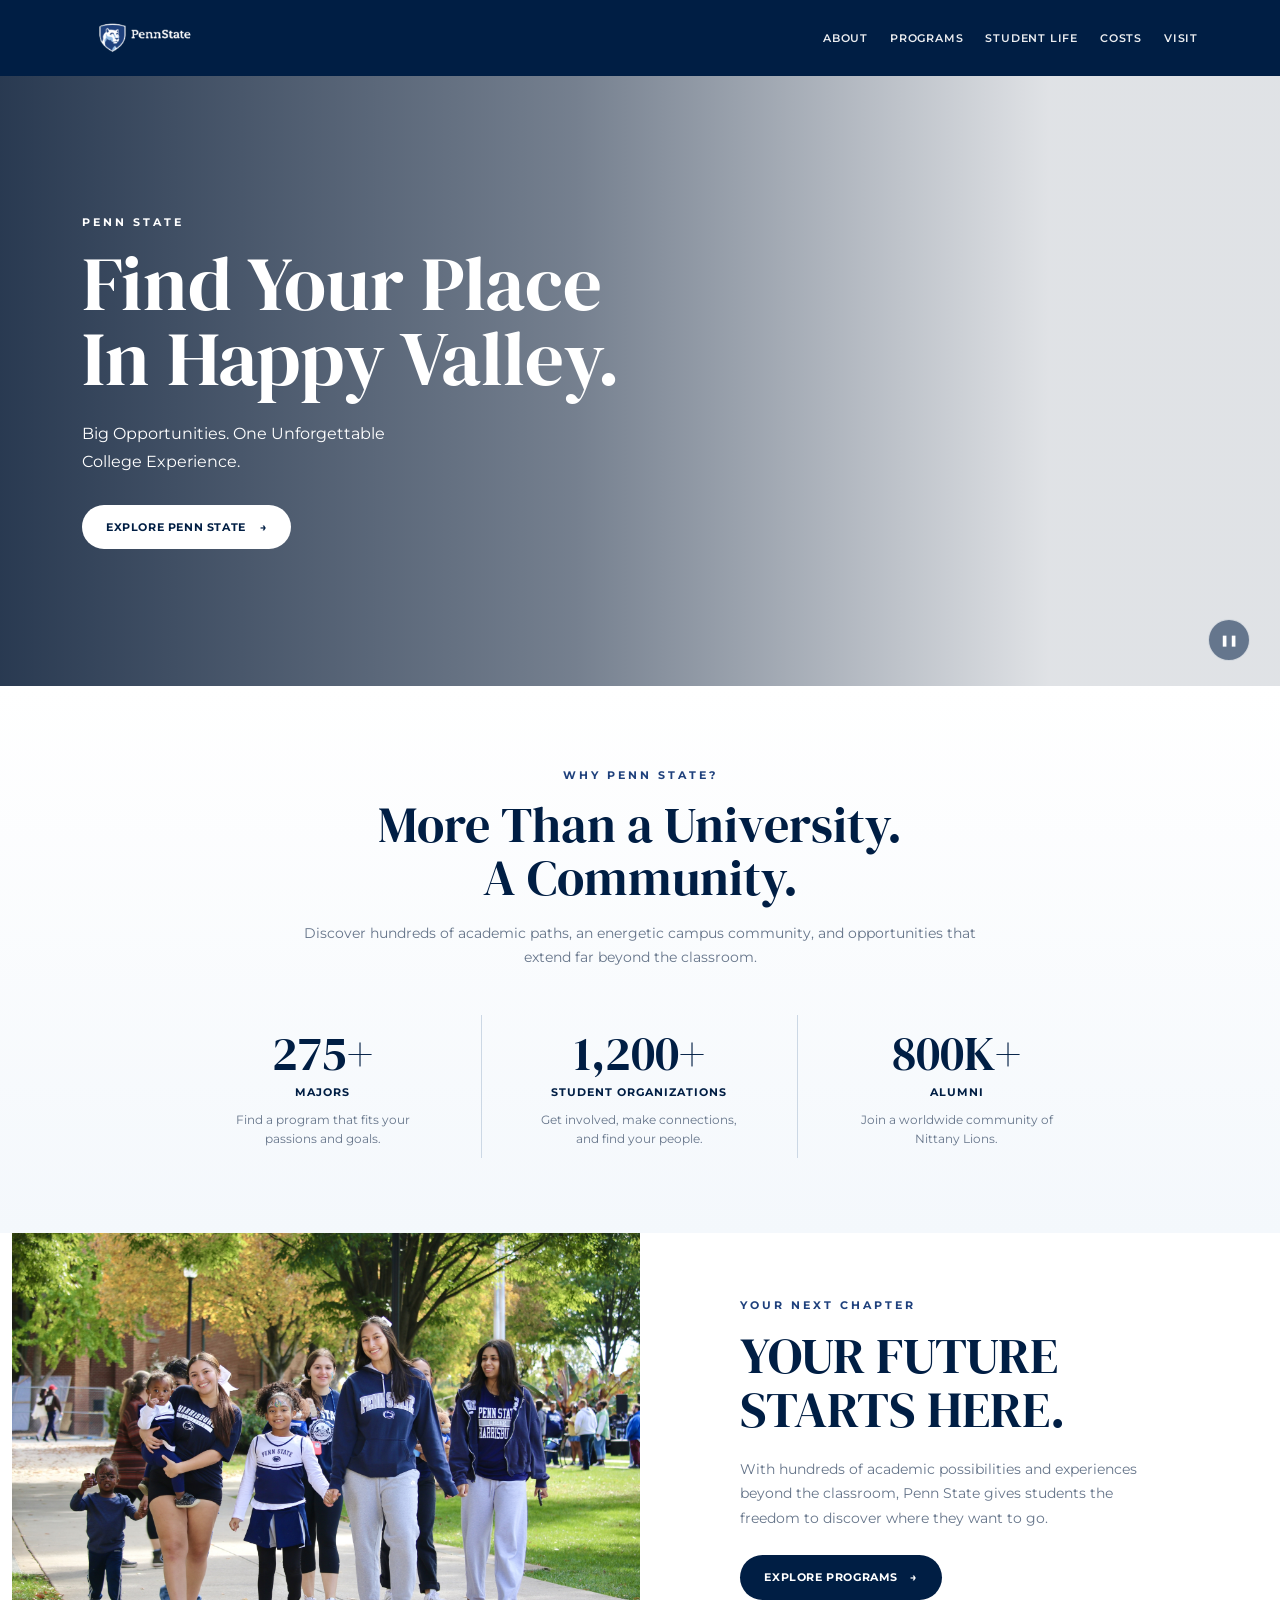
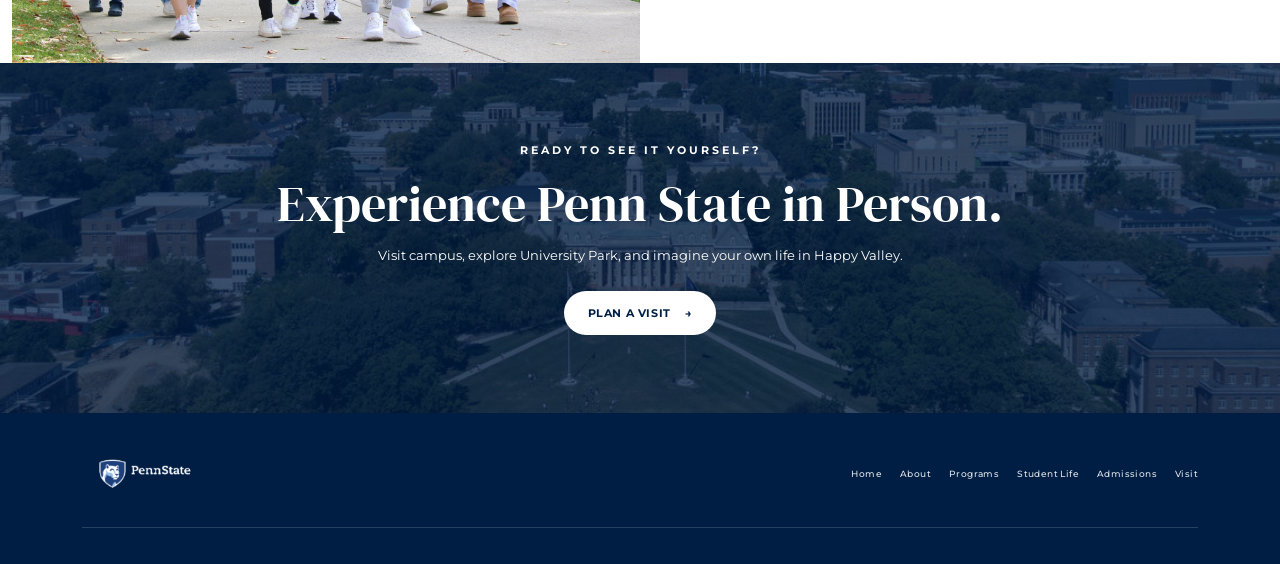
==== commit 690d411d: "Enhance website design and content - Added Google Fonts for improved typography across pages. - Upda" ====
--- a/index.html
+++ b/index.html
@@ -590,22 +590,6 @@
             <div class="footer-bottom">
 
 
-                <span>
-
-                    University Park, Pennsylvania
-                    &nbsp; | &nbsp;
-                    Student Recruitment Concept
-
-                </span>
-
-
-                <span>
-
-                    Designed by Evie
-                    &nbsp; | &nbsp;
-                    WDPP Year 3
-
-                </span>
 
 
             </div>
--- a/style.css
+++ b/style.css
@@ -1,11 +1,6 @@
 /* ==========================================
    PENN STATE RECRUITMENT WEBSITE
    Designed by Evie
-========================================== */
-
-
-/* ==========================================
-   COLORS + VARIABLES
 ========================================== */
 
 :root {
@@ -74,7 +69,7 @@
 
 
 /* ==========================================
-   SHARED TYPOGRAPHY
+   TYPOGRAPHY
 ========================================== */
 
 .display,
@@ -184,9 +179,7 @@
     letter-spacing: 0.8px;
     margin-left: 22px;
     padding: 12px 0 !important;
-    transition:
-        color 0.2s ease,
-        opacity 0.2s ease;
+    transition: 0.2s ease;
 }
 
 .penn-navbar .nav-link:hover {
@@ -230,11 +223,7 @@
     font-weight: 700;
     letter-spacing: 0.6px;
     padding: 14px 24px;
-    transition:
-        transform 0.25s ease,
-        box-shadow 0.25s ease,
-        background-color 0.25s ease,
-        color 0.25s ease;
+    transition: 0.25s ease;
 }
 
 .btn:hover,
@@ -323,13 +312,12 @@
     position: absolute;
     inset: 0;
     z-index: 1;
-    background:
-        linear-gradient(
-            90deg,
-            rgba(0, 20, 48, 0.82) 0%,
-            rgba(0, 20, 48, 0.52) 44%,
-            rgba(0, 20, 48, 0.10) 82%
-        );
+    background: linear-gradient(
+        90deg,
+        rgba(0, 20, 48, 0.84) 0%,
+        rgba(0, 20, 48, 0.54) 45%,
+        rgba(0, 20, 48, 0.12) 82%
+    );
 }
 
 .hero-content {
@@ -369,11 +357,6 @@
     background: rgba(0, 30, 68, 0.55);
     cursor: pointer;
     font-size: 11px;
-    transition: 0.2s ease;
-}
-
-.video-button:hover {
-    background: rgba(0, 30, 68, 0.85);
 }
 
 
@@ -383,12 +366,7 @@
 
 .why-section {
     padding: 80px 0 75px;
-    background:
-        linear-gradient(
-            180deg,
-            #ffffff,
-            #f4f8fc
-        );
+    background: linear-gradient(180deg, #ffffff, #f4f8fc);
 }
 
 .section-intro {
@@ -472,7 +450,6 @@
 .future-content p:not(.eyebrow) {
     color: var(--muted);
     max-width: 500px;
-    line-height: 1.7;
     font-size: 14px;
     margin-bottom: 25px;
 }
@@ -483,11 +460,11 @@
 ========================================== */
 
 .visit-section {
-    min-height: 330px;
+    min-height: 350px;
     position: relative;
     background:
-        url("image1.jpg")
-        center 55% / cover no-repeat;
+        url("campus-aerial.png")
+        center 48% / cover no-repeat;
     display: flex;
     align-items: center;
     justify-content: center;
@@ -498,11 +475,7 @@
 .visit-overlay {
     position: absolute;
     inset: 0;
-    background:
-        linear-gradient(
-            rgba(0, 30, 68, 0.78),
-            rgba(0, 30, 68, 0.82)
-        );
+    background: rgba(0, 30, 68, 0.76);
 }
 
 .visit-content {
@@ -516,7 +489,7 @@
 
 .visit-section h2 {
     font-family: "DM Serif Display", serif;
-    font-size: clamp(34px, 4vw, 48px);
+    font-size: clamp(34px, 4vw, 50px);
 }
 
 .visit-section p:not(.eyebrow) {
@@ -543,13 +516,12 @@
     content: "";
     position: absolute;
     inset: 0;
-    background:
-        linear-gradient(
-            90deg,
-            rgba(0, 30, 68, 0.88),
-            rgba(0, 30, 68, 0.52),
-            rgba(0, 30, 68, 0.20)
-        );
+    background: linear-gradient(
+        90deg,
+        rgba(0, 30, 68, 0.88),
+        rgba(0, 30, 68, 0.52),
+        rgba(0, 30, 68, 0.20)
+    );
 }
 
 .page-hero-content {
@@ -575,18 +547,13 @@
 
 
 /* ==========================================
-   ABOUT PAGE HERO
+   ABOUT PAGE
 ========================================== */
 
 .about-hero {
     background-image: url("image1.jpg");
     background-position: center 48%;
 }
-
-
-/* ==========================================
-   ABOUT - OUR STORY
-========================================== */
 
 .about-story-section {
     padding: 95px 0;
@@ -600,15 +567,10 @@
     align-items: center;
 }
 
-.about-image {
-    position: relative;
-}
-
 .about-lion {
     width: 100%;
     height: 520px;
     object-fit: cover;
-    border-radius: 2px;
     box-shadow: var(--shadow);
 }
 
@@ -618,9 +580,33 @@
     line-height: 1.85;
 }
 
-
-/* ==========================================
-   SHARED FACTS SECTION
+.about-location {
+    padding: 95px 0;
+    background: var(--off-white);
+}
+
+.location-grid {
+    display: grid;
+    grid-template-columns: 0.9fr 1.1fr;
+    gap: 75px;
+    align-items: center;
+}
+
+.location-copy p:not(.eyebrow) {
+    color: var(--muted);
+    font-size: 14px;
+}
+
+.location-image img {
+    width: 100%;
+    height: 390px;
+    object-fit: cover;
+    box-shadow: var(--soft-shadow);
+}
+
+
+/* ==========================================
+   FACTS
 ========================================== */
 
 .facts-section {
@@ -660,36 +646,7 @@
 
 
 /* ==========================================
-   ABOUT - LOCATION
-========================================== */
-
-.about-location {
-    padding: 95px 0;
-    background: var(--off-white);
-}
-
-.location-grid {
-    display: grid;
-    grid-template-columns: 0.9fr 1.1fr;
-    gap: 75px;
-    align-items: center;
-}
-
-.location-copy p:not(.eyebrow) {
-    color: var(--muted);
-    font-size: 14px;
-}
-
-.location-image img {
-    width: 100%;
-    height: 390px;
-    object-fit: cover;
-    box-shadow: var(--soft-shadow);
-}
-
-
-/* ==========================================
-   SHARED THREE CARDS
+   SHARED CARDS
 ========================================== */
 
 .experience-section {
@@ -708,10 +665,7 @@
     border: 1px solid var(--border);
     padding: 38px 32px;
     min-height: 250px;
-    transition:
-        transform 0.3s ease,
-        box-shadow 0.3s ease,
-        border-color 0.3s ease;
+    transition: 0.3s ease;
 }
 
 .simple-card:hover {
@@ -843,9 +797,7 @@
     border: 1px solid var(--border);
     overflow: hidden;
     min-width: 0;
-    transition:
-        transform 0.3s ease,
-        box-shadow 0.3s ease;
+    transition: 0.3s ease;
 }
 
 .program-card:hover {
@@ -860,19 +812,13 @@
     display: flex;
     align-items: flex-end;
     justify-content: space-between;
-    background:
-        linear-gradient(
-            135deg,
-            var(--navy),
-            var(--penn-blue)
-        );
+    background: linear-gradient(135deg, var(--navy), var(--penn-blue));
 }
 
 .program-card-top span {
     font-family: "DM Serif Display", serif;
     font-size: 58px;
     line-height: 0.85;
-    opacity: 0.95;
 }
 
 .program-card-top small {
@@ -882,39 +828,19 @@
 }
 
 .communications-card {
-    background:
-        linear-gradient(
-            135deg,
-            #001e44,
-            #326ba8
-        );
+    background: linear-gradient(135deg, #001e44, #326ba8);
 }
 
 .business-card {
-    background:
-        linear-gradient(
-            135deg,
-            #102f55,
-            #4c739c
-        );
+    background: linear-gradient(135deg, #102f55, #4c739c);
 }
 
 .stem-card {
-    background:
-        linear-gradient(
-            135deg,
-            #001e44,
-            #3d82a8
-        );
+    background: linear-gradient(135deg, #001e44, #3d82a8);
 }
 
 .arts-card {
-    background:
-        linear-gradient(
-            135deg,
-            #172d50,
-            #6d759b
-        );
+    background: linear-gradient(135deg, #172d50, #6d759b);
 }
 
 .program-content {
@@ -953,10 +879,6 @@
     letter-spacing: 0.7px;
     font-weight: 700;
     cursor: pointer;
-}
-
-.program-more:hover {
-    color: var(--navy);
 }
 
 
@@ -976,9 +898,7 @@
     padding: 25px;
     opacity: 0;
     visibility: hidden;
-    transition:
-        opacity 0.25s ease,
-        visibility 0.25s ease;
+    transition: 0.25s ease;
 }
 
 .program-popup.show {
@@ -992,12 +912,6 @@
     background: white;
     padding: 48px;
     box-shadow: 0 25px 70px rgba(0, 0, 0, 0.25);
-    transform: translateY(20px);
-    transition: transform 0.3s ease;
-}
-
-.program-popup.show .program-popup-box {
-    transform: translateY(0);
 }
 
 .program-popup-box h2 {
@@ -1089,19 +1003,12 @@
     font-size: 9px;
     font-weight: 700;
     letter-spacing: 1.5px;
-    margin-bottom: 5px;
 }
 
 .major-result strong {
     font-family: "DM Serif Display", serif;
     font-size: 26px;
     font-weight: 400;
-}
-
-.major-result p {
-    margin: 4px 0 0;
-    font-size: 11px;
-    color: var(--muted);
 }
 
 
@@ -1149,18 +1056,20 @@
 ========================================== */
 
 .life-hero {
-    min-height: 500px;
+    min-height: 540px;
     position: relative;
     display: flex;
     align-items: center;
+
     background:
         linear-gradient(
             90deg,
-            rgba(0, 30, 68, 0.92),
-            rgba(0, 30, 68, 0.58)
+            rgba(0, 30, 68, 0.88) 0%,
+            rgba(0, 30, 68, 0.55) 48%,
+            rgba(0, 30, 68, 0.15) 100%
         ),
-        url("image1.jpg")
-        center 48% / cover no-repeat;
+        url("beaver-stadium.jpg") center 52% / cover no-repeat;
+
     color: white;
 }
 
@@ -1181,7 +1090,7 @@
 .life-hero p:not(.eyebrow) {
     max-width: 580px;
     font-size: 14px;
-    color: rgba(255, 255, 255, 0.85);
+    color: rgba(255, 255, 255, 0.88);
     margin: 22px 0 28px;
 }
 
@@ -1204,9 +1113,7 @@
     background: white;
     border: 1px solid var(--border);
     overflow: hidden;
-    transition:
-        transform 0.3s ease,
-        box-shadow 0.3s ease;
+    transition: 0.3s ease;
 }
 
 .life-card:hover {
@@ -1224,36 +1131,20 @@
 }
 
 .athletics-life {
-    background:
-        linear-gradient(
-            145deg,
-            #001e44,
-            #1e407c
-        );
+    background: linear-gradient(145deg, #001e44, #1e407c);
 }
 
 .clubs-life {
-    background:
-        linear-gradient(
-            145deg,
-            #1e407c,
-            #4d7dab
-        );
+    background: linear-gradient(145deg, #1e407c, #4d7dab);
 }
 
 .housing-life {
-    background:
-        linear-gradient(
-            145deg,
-            #0a315f,
-            #7295b8
-        );
+    background: linear-gradient(145deg, #0a315f, #7295b8);
 }
 
 .life-number {
     font-family: "DM Serif Display", serif;
     font-size: 62px;
-    line-height: 1;
 }
 
 .life-category {
@@ -1270,7 +1161,6 @@
     font-family: "DM Serif Display", serif;
     color: var(--navy);
     font-size: 29px;
-    line-height: 1.1;
 }
 
 .life-card-content p {
@@ -1298,11 +1188,17 @@
     background: var(--navy);
 }
 
+.tradition-image {
+    min-height: 540px;
+    overflow: hidden;
+}
+
 .tradition-image img {
     width: 100%;
     height: 100%;
     min-height: 540px;
     object-fit: cover;
+    object-position: center;
 }
 
 .tradition-copy {
@@ -1466,41 +1362,63 @@
 ========================================== */
 
 .admissions-hero {
-    min-height: 480px;
     position: relative;
+    min-height: 520px;
     display: flex;
     align-items: center;
-    background:
+    overflow: hidden;
+
+    background-image:
         linear-gradient(
             90deg,
-            rgba(0, 30, 68, 0.94),
-            rgba(0, 30, 68, 0.55)
+            rgba(0, 30, 68, 0.90) 0%,
+            rgba(0, 30, 68, 0.72) 30%,
+            rgba(0, 30, 68, 0.38) 58%,
+            rgba(0, 30, 68, 0.08) 100%
         ),
-        url("image1.jpg")
-        center / cover no-repeat;
-    color: white;
-}
-
-.admissions-hero .page-hero-content,
-.admissions-hero > .container {
+        url("university-park.jpg");
+
+    background-size: cover;
+    background-position: center 58%;
+    color: white;
+}
+
+.admissions-hero .container {
     position: relative;
     z-index: 2;
 }
 
+.admissions-hero .page-hero-content {
+    position: relative;
+    z-index: 2;
+    max-width: 660px;
+}
+
 .admissions-hero .eyebrow {
     color: white;
+    margin-bottom: 18px;
 }
 
 .admissions-hero h1,
 .admissions-hero .display {
     color: white;
+    font-family: "DM Serif Display", serif;
+    font-size: clamp(48px, 5vw, 68px);
+    line-height: 0.98;
+    margin-bottom: 20px;
 }
 
 .admissions-hero p:not(.eyebrow) {
-    color: rgba(255, 255, 255, 0.82);
-    max-width: 600px;
-}
-
+    max-width: 590px;
+    color: rgba(255, 255, 255, 0.88);
+    font-size: 14px;
+    line-height: 1.75;
+    margin-bottom: 28px;
+}
+
+.admissions-hero .btn {
+    margin-top: 0;
+}
 
 /* ==========================================
    ADMISSIONS / COST
@@ -1537,10 +1455,22 @@
     margin-bottom: 20px;
 }
 
-.cost-card h3 {
+.cost-card > span {
+    display: block;
+    color: var(--penn-blue);
+    font-size: 9px;
+    font-weight: 700;
+    letter-spacing: 1.5px;
+    margin-bottom: 12px;
+}
+
+.cost-card > strong {
+    display: block;
     font-family: "DM Serif Display", serif;
     color: var(--navy);
-    font-size: 27px;
+    font-size: 30px;
+    font-weight: 400;
+    margin-bottom: 14px;
 }
 
 .cost-card p {
@@ -1558,7 +1488,7 @@
 
 
 /* ==========================================
-   SHARED SPLIT / FINANCIAL AID
+   FINANCIAL AID
 ========================================== */
 
 .split,
@@ -1571,8 +1501,6 @@
 .split-image,
 .admissions-aid-image {
     min-height: 500px;
-    background-position: center;
-    background-size: cover;
 }
 
 .admissions-aid-image img {
@@ -1580,6 +1508,7 @@
     height: 100%;
     min-height: 500px;
     object-fit: cover;
+    object-position: center;
 }
 
 .split-copy,
@@ -1604,7 +1533,6 @@
 .steps {
     display: grid;
     grid-template-columns: repeat(4, 1fr);
-    gap: 0;
     margin-top: 45px;
     border-top: 1px solid var(--border);
     border-bottom: 1px solid var(--border);
@@ -1638,7 +1566,7 @@
 
 
 /* ==========================================
-   ADMISSIONS FAQ
+   FAQ
 ========================================== */
 
 .faq-section {
@@ -1673,7 +1601,6 @@
 
 .faq-symbol {
     font-size: 22px;
-    font-weight: 400;
     color: var(--penn-blue);
 }
 
@@ -1691,47 +1618,60 @@
 
 /* ==========================================
    VISIT HERO
+   FULL WIDTH - NO SPLIT
 ========================================== */
 
 .visit-hero {
-    min-height: 520px;
+    min-height: 570px;
     position: relative;
     display: flex;
     align-items: center;
+
     background:
-        url("image1.jpg")
-        center 50% / cover no-repeat;
-    color: white;
+        url("visit-campus.jpg")
+        center 48% / cover no-repeat;
+
+    color: white;
+    overflow: hidden;
 }
 
 .visit-hero-overlay {
     position: absolute;
     inset: 0;
+
     background:
         linear-gradient(
             90deg,
-            rgba(0, 30, 68, 0.92),
-            rgba(0, 30, 68, 0.55),
-            rgba(0, 30, 68, 0.20)
+            rgba(0, 24, 56, 0.90) 0%,
+            rgba(0, 30, 68, 0.72) 38%,
+            rgba(0, 30, 68, 0.34) 68%,
+            rgba(0, 30, 68, 0.10) 100%
         );
 }
 
 .visit-hero-content {
     position: relative;
     z-index: 2;
+    width: 100%;
+}
+
+.visit-hero-content > * {
+    max-width: 650px;
 }
 
 .visit-hero .eyebrow {
-    color: white;
+    color: #d6e8f7;
 }
 
 .visit-hero h1 {
     color: white;
+    max-width: 720px;
+    margin-bottom: 22px;
 }
 
 .visit-hero p:not(.eyebrow) {
     max-width: 570px;
-    color: rgba(255, 255, 255, 0.85);
+    color: rgba(255, 255, 255, 0.9);
     font-size: 14px;
     margin: 22px 0 28px;
 }
@@ -1778,16 +1718,6 @@
     font-size: 12px;
 }
 
-.visit-result strong,
-.visit-result span {
-    display: block;
-}
-
-.visit-result span {
-    color: var(--muted);
-    margin-top: 4px;
-}
-
 
 /* ==========================================
    VISIT CAMPUS FEATURE
@@ -1798,6 +1728,11 @@
     grid-template-columns: 1.1fr 0.9fr;
     min-height: 520px;
     background: var(--navy);
+}
+
+.visit-campus-image {
+    min-height: 520px;
+    overflow: hidden;
 }
 
 .visit-campus-image img {
@@ -1922,7 +1857,6 @@
     padding: 13px 14px;
     outline: none;
     font-size: 12px;
-    transition: 0.2s ease;
 }
 
 .interest-form input:focus,
@@ -1941,23 +1875,10 @@
     font-size: 11px;
 }
 
-.form-result strong,
-.form-result span {
-    display: block;
-}
-
-.form-result strong {
-    font-size: 14px;
-    margin-bottom: 4px;
-}
-
-.form-result span {
-    color: var(--muted);
-}
-
 
 /* ==========================================
    FINAL VISIT CTA
+   CLEAN GRADIENT - NO REPEATED IMAGE
 ========================================== */
 
 .final-cta {
@@ -1967,15 +1888,24 @@
     align-items: center;
     text-align: center;
     color: white;
+
     background:
-        url("image1.jpg")
-        center 55% / cover no-repeat;
+        radial-gradient(
+            circle at 20% 30%,
+            rgba(70, 130, 185, 0.35),
+            transparent 30%
+        ),
+        linear-gradient(
+            135deg,
+            #001e44,
+            #123d70
+        );
 }
 
 .final-cta-overlay {
     position: absolute;
     inset: 0;
-    background: rgba(0, 30, 68, 0.84);
+    background: rgba(0, 30, 68, 0.10);
 }
 
 .final-cta-content {
@@ -1984,7 +1914,7 @@
 }
 
 .final-cta .eyebrow {
-    color: white;
+    color: #c2dcf1;
 }
 
 .final-cta h2 {
@@ -2007,16 +1937,11 @@
 
 
 /* ==========================================
-   SHARED CTA BAND
+   SHARED CTA
 ========================================== */
 
 .cta-band {
-    background:
-        linear-gradient(
-            135deg,
-            var(--navy),
-            #123d70
-        );
+    background: linear-gradient(135deg, var(--navy), #123d70);
     color: white;
     text-align: center;
     padding: 80px 20px;
@@ -2082,7 +2007,6 @@
     font-weight: 500;
     letter-spacing: 0.4px;
     opacity: 0.88;
-    transition: opacity 0.2s ease;
 }
 
 .footer-links a:hover {
@@ -2125,10 +2049,6 @@
 
 @media (max-width: 991px) {
 
-    .penn-navbar {
-        padding: 10px 0;
-    }
-
     .penn-navbar .nav-link {
         margin-left: 0;
         padding: 13px 0 !important;
@@ -2140,10 +2060,6 @@
 
     .navbar-collapse {
         padding: 15px 0 8px;
-    }
-
-    .hero {
-        min-height: 560px;
     }
 
     .about-grid,
@@ -2177,10 +2093,6 @@
         margin: auto;
     }
 
-    .life-card-content p {
-        min-height: auto;
-    }
-
     .tradition-feature,
     .visit-campus-feature,
     .split,
@@ -2190,8 +2102,7 @@
 
     .tradition-image img,
     .visit-campus-image img,
-    .admissions-aid-image img,
-    .split-image {
+    .admissions-aid-image img {
         min-height: 400px;
     }
 
@@ -2204,32 +2115,16 @@
         grid-template-columns: repeat(2, 1fr);
     }
 
-    .step:nth-child(2) {
-        border-right: none;
-    }
-
-    .step:nth-child(-n + 2) {
-        border-bottom: 1px solid var(--border);
-    }
-
     .facts-grid {
         grid-template-columns: repeat(2, 1fr);
         gap: 25px 0;
     }
 
-    .fact:nth-child(2) {
-        border-right: none;
-    }
-
     .life-strip-grid {
         grid-template-columns: repeat(2, 1fr);
         gap: 25px 0;
     }
 
-    .life-strip-grid > div:nth-child(2) {
-        border-right: none;
-    }
-
     .future-image {
         min-height: 350px;
     }
@@ -2241,18 +2136,12 @@
 
     .footer-main {
         flex-direction: column;
-        justify-content: center;
         text-align: center;
     }
 
     .footer-links {
         justify-content: center;
     }
-
-    .footer-penn-logo {
-        object-position: center;
-    }
-
 }
 
 
@@ -2296,19 +2185,6 @@
         font-size: 48px;
     }
 
-    .hero-description {
-        font-size: 14px;
-    }
-
-    .video-button {
-        right: 18px;
-        bottom: 18px;
-    }
-
-    .why-section {
-        padding: 60px 15px;
-    }
-
     .stat-column:not(:last-child) {
         border-right: none;
         border-bottom: 1px solid #ccd8e5;
@@ -2325,24 +2201,25 @@
     .future-content {
         text-align: center;
         padding: 50px 25px;
-    }
-
-    .visit-section {
-        min-height: 340px;
-        padding: 45px 15px;
     }
 
     .page-hero,
     .admissions-hero,
     .life-hero,
     .visit-hero {
-        min-height: 500px;
-    }
-
-    .about-story-section,
-    .about-location,
-    .happy-valley-section {
-        padding: 65px 0;
+        min-height: 520px;
+    }
+
+    .life-hero {
+        background-position: center;
+    }
+
+    .visit-hero {
+        background-position: 58% center;
+    }
+
+    .visit-hero-overlay {
+        background: rgba(0, 30, 68, 0.65);
     }
 
     .about-lion,
@@ -2366,16 +2243,15 @@
     }
 
     .fact:not(:last-child),
-    .life-stat:not(:last-child),
+    .life-stat:not(:last-child) {
+        border-right: none;
+        border-bottom: 1px solid rgba(255, 255, 255, 0.18);
+    }
+
     .program-stat:not(:last-child),
     .visit-detail:not(:last-child) {
         border-right: none;
-        border-bottom: 1px solid rgba(255, 255, 255, 0.18);
-    }
-
-    .program-stat:not(:last-child),
-    .visit-detail:not(:last-child) {
-        border-bottom-color: #c5d7e5;
+        border-bottom: 1px solid #c5d7e5;
     }
 
     .program-grid {
@@ -2395,16 +2271,6 @@
         min-height: 300px;
     }
 
-    .filter-buttons {
-        gap: 8px;
-        margin-bottom: 35px;
-    }
-
-    .filter-btn {
-        padding: 10px 14px;
-        font-size: 9px;
-    }
-
     .major-quiz {
         grid-template-columns: 1fr;
     }
@@ -2413,18 +2279,15 @@
         grid-column: auto;
     }
 
-    .program-popup-box {
-        padding: 40px 25px 30px;
-    }
-
-    .program-popup-box h2 {
-        font-size: 32px;
+    .tradition-image,
+    .visit-campus-image,
+    .admissions-aid-image {
+        min-height: 320px;
     }
 
     .tradition-image img,
     .visit-campus-image img,
-    .admissions-aid-image img,
-    .split-image {
+    .admissions-aid-image img {
         min-height: 320px;
     }
 
@@ -2476,10 +2339,6 @@
         width: min(280px, 100%);
     }
 
-    .cta-band {
-        padding: 65px 20px;
-    }
-
     .footer-main {
         gap: 20px;
     }
@@ -2493,7 +2352,6 @@
         text-align: center;
         gap: 10px;
     }
-
 }
 
 
@@ -2546,16 +2404,11 @@
     .life-number {
         font-size: 52px;
     }
-
-    .footer-links {
-        max-width: 300px;
-    }
-
-}
-
-
-/* ==========================================
-   REDUCED MOTION ACCESSIBILITY
+}
+
+
+/* ==========================================
+   REDUCED MOTION
 ========================================== */
 
 @media (prefers-reduced-motion: reduce) {
@@ -2576,5 +2429,4 @@
         opacity: 1;
         transform: none;
     }
-
 }
